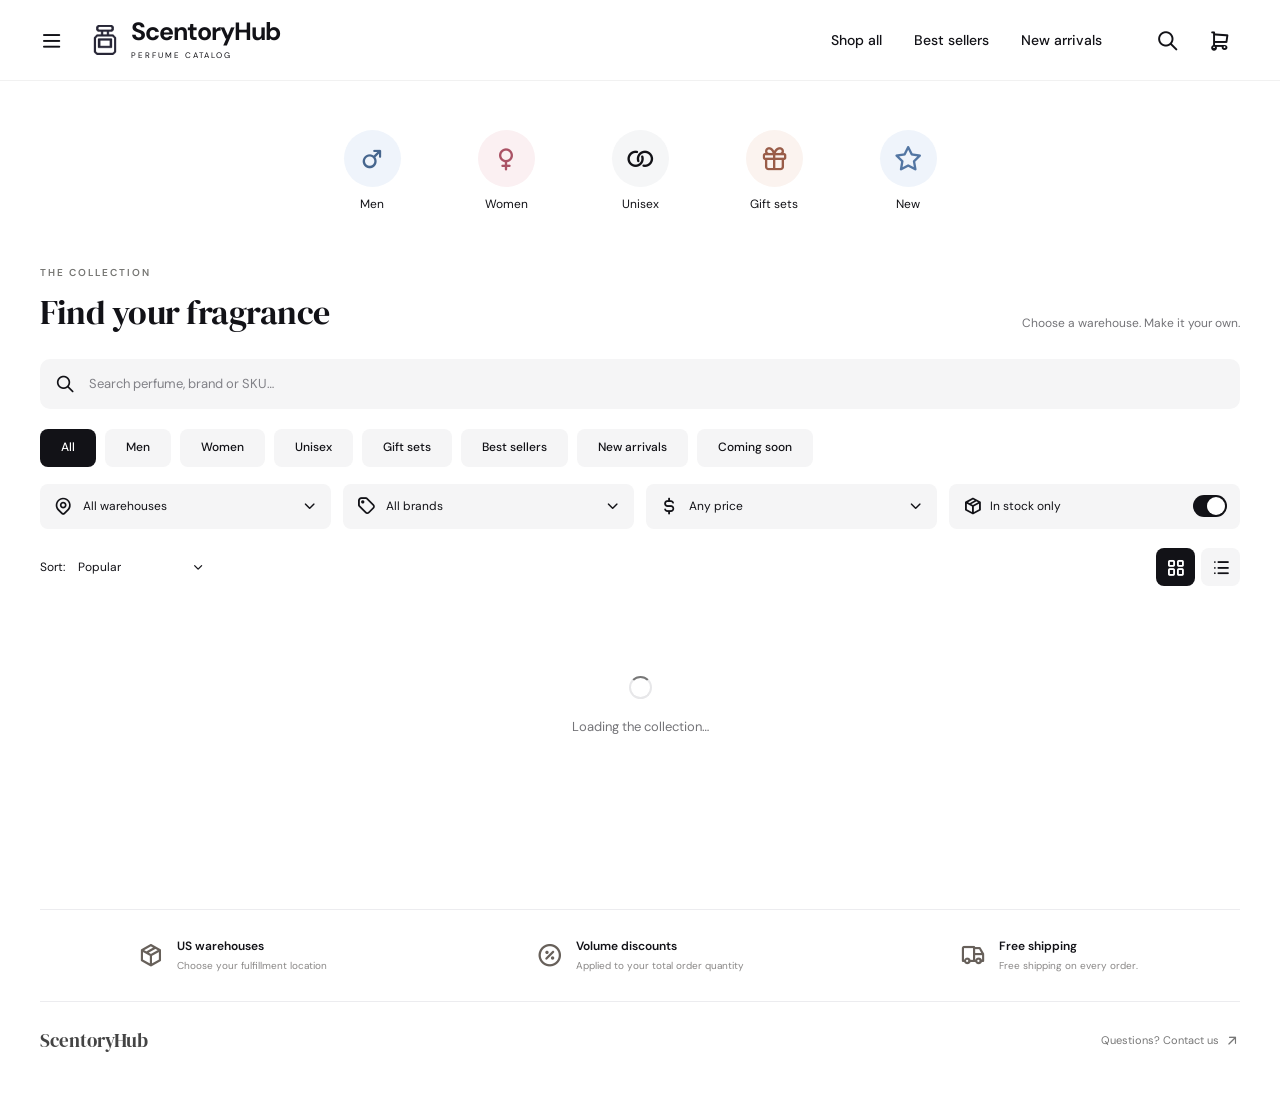
==== index.html @ 95db1ee2 "Show product audience labels in fragrance details" ====
<!doctype html>
<html lang="en">
<head>
  <meta charset="utf-8">
  <meta name="viewport" content="width=device-width, initial-scale=1">
  <meta name="theme-color" content="#ffffff">
  <title>ScentoryHub — Catalog</title>
  <link rel="icon" href="assets/favicon.png">
  <link rel="apple-touch-icon" href="assets/brand-mark.png">
  <link rel="stylesheet" href="assets/tabler-icons.min.css">
  <link rel="stylesheet" href="styles.css?v=20261009-detailgender">
  <script src="storefront-config.js?v=20261009" defer></script>
  <script src="db.js?v=20261009" defer></script>
  <script type="module" src="app.mjs?v=20261009-detailgender"></script>
  <script type="module" src="brand-picker.mjs?v=20261009-orderbar"></script>
  <script type="module" src="select-menu.mjs?v=20261009"></script>
</head>
<body>
  <a class="skip-link" href="#catalog">Skip to products</a>
  <header class="site-header">
    <div class="header-inner">
      <button class="icon-button menu-button" type="button" aria-label="Open menu" data-action="open-menu"><i class="ti ti-menu-2" aria-hidden="true"></i></button>
      <a class="wordmark" href="./" aria-label="ScentoryHub home"><img src="assets/brand-mark.png" width="36" height="42" alt=""><span><strong>ScentoryHub</strong><small>PERFUME CATALOG</small></span></a>
      <nav class="header-links" aria-label="Main navigation"><a href="#catalog" data-category="All">Shop all</a><a href="#catalog" data-category="HotSelling">Best sellers</a><a href="#catalog" data-category="NewArrival">New arrivals</a></nav>
      <div class="header-actions"><button class="icon-button" type="button" aria-label="Search products" data-action="focus-search"><i class="ti ti-search" aria-hidden="true"></i></button><button class="icon-button cart-button" type="button" aria-label="Open your order" data-action="open-cart"><i class="ti ti-shopping-cart" aria-hidden="true"></i><span id="cart-count" class="cart-count" hidden>0</span></button></div>
    </div>
  </header>

  <main class="page-shell">
    <section class="hero" aria-labelledby="hero-title" hidden>
      <img class="hero-image" src="assets/hero.webp" alt="Amber and black fragrance bottles in warm afternoon light" loading="lazy">
      <div class="hero-copy"><span class="eyebrow">YOUR NEXT SIGNATURE SCENT</span><h1 id="hero-title">Designer-style<br>fragrances.</h1><p><span id="hero-count">500+</span> styles to explore<br>US warehouses<br>Build your perfect order</p><a class="primary-button hero-cta" href="#catalog">Shop now <i class="ti ti-arrow-right" aria-hidden="true"></i></a></div>
    </section>

    <nav class="quick-categories" aria-label="Browse collections">
      <button type="button" data-category="Men"><span class="quick-icon men"><i class="ti ti-gender-male" aria-hidden="true"></i></span><span>Men</span></button>
      <button type="button" data-category="Women"><span class="quick-icon women"><i class="ti ti-gender-female" aria-hidden="true"></i></span><span>Women</span></button>
      <button type="button" data-category="Unisex"><span class="quick-icon unisex"><i class="ti ti-circles-relation" aria-hidden="true"></i></span><span>Unisex</span></button>
      <button type="button" data-category="GiftSets"><span class="quick-icon gifts"><i class="ti ti-gift" aria-hidden="true"></i></span><span>Gift sets</span></button>
      <button type="button" data-category="NewArrival"><span class="quick-icon new"><i class="ti ti-star" aria-hidden="true"></i></span><span>New</span></button>
    </nav>

    <section id="catalog" class="catalog-section" aria-label="Product catalog">
      <div class="catalog-heading"><div><span class="eyebrow">THE COLLECTION</span><h2>Find your fragrance</h2></div><p>Choose a warehouse. Make it your own.</p></div>
      <div class="search-box"><i class="ti ti-search" aria-hidden="true"></i><input id="search-input" type="search" placeholder="Search perfume, brand or SKU…" aria-label="Search perfume, brand or SKU" autocomplete="off"><button class="icon-button" type="button" id="clear-search" aria-label="Clear search" hidden data-action="clear-search"><i class="ti ti-x" aria-hidden="true"></i></button></div>
      <nav class="category-tabs" aria-label="Product categories" id="category-tabs"><button type="button" class="active" data-category="All" aria-pressed="true">All</button><button type="button" data-category="Men" aria-pressed="false">Men</button><button type="button" data-category="Women" aria-pressed="false">Women</button><button type="button" data-category="Unisex" aria-pressed="false">Unisex</button><button type="button" data-category="GiftSets" aria-pressed="false">Gift sets</button><button type="button" data-category="HotSelling" aria-pressed="false">Best sellers</button><button type="button" data-category="NewArrival" aria-pressed="false">New arrivals</button><button type="button" data-category="ComingSoon" aria-pressed="false">Coming soon</button></nav>
      <div class="filters">
        <div class="filter-select select-picker" id="warehouse-picker"><i class="ti ti-map-pin" aria-hidden="true"></i><select id="warehouse-filter" hidden aria-hidden="true" tabindex="-1"><option value="all">All warehouses</option></select><button id="warehouse-trigger" class="brand-trigger select-trigger" type="button" aria-label="Warehouse: All warehouses" aria-haspopup="listbox" aria-expanded="false" aria-controls="warehouse-options"><span id="warehouse-current">All warehouses</span><i class="ti ti-chevron-down" aria-hidden="true"></i></button></div>
        <div class="filter-select brand-picker" id="brand-picker"><i class="ti ti-tag" aria-hidden="true"></i><select id="brand-filter" hidden aria-hidden="true" tabindex="-1"><option value="all">All brands</option></select><button id="brand-trigger" class="brand-trigger" type="button" aria-label="Brand: All brands" aria-haspopup="listbox" aria-expanded="false" aria-controls="brand-options"><span id="brand-current">All brands</span><i class="ti ti-chevron-down" aria-hidden="true"></i></button></div>
        <div class="filter-select select-picker" id="price-picker"><i class="ti ti-currency-dollar" aria-hidden="true"></i><select id="price-filter" hidden aria-hidden="true" tabindex="-1"><option value="any">Any price</option><option value="under30">Under $30</option><option value="30to40">$30–$40</option><option value="over40">Over $40</option></select><button id="price-trigger" class="brand-trigger select-trigger" type="button" aria-label="Price: Any price" aria-haspopup="listbox" aria-expanded="false" aria-controls="price-options"><span id="price-current">Any price</span><i class="ti ti-chevron-down" aria-hidden="true"></i></button></div>
        <label class="stock-filter"><i class="ti ti-package" aria-hidden="true"></i><span>In stock only</span><input type="checkbox" role="switch" id="stock-filter" checked><span class="switch-track" aria-hidden="true"></span></label>
      </div>
      <div id="active-filters" class="active-filters" hidden><span id="active-filter-text"></span><button type="button" data-action="reset-filters">Clear filters</button></div>
      <div class="catalog-toolbar"><div class="sort-select select-picker" id="sort-picker"><span>Sort:</span><select id="sort-select" hidden aria-hidden="true" tabindex="-1"><option value="popular">Popular</option><option value="priceAsc">Price: low to high</option><option value="priceDesc">Price: high to low</option><option value="nameAsc">Name: A–Z</option><option value="newest">New arrivals</option></select><button id="sort-trigger" class="brand-trigger select-trigger" type="button" aria-label="Sort: Popular" aria-haspopup="listbox" aria-expanded="false" aria-controls="sort-options"><span id="sort-current">Popular</span><i class="ti ti-chevron-down" aria-hidden="true"></i></button></div><span id="results-count" class="results-count" aria-live="polite"></span><div class="view-toggle" role="group" aria-label="Product view"><button type="button" class="active" data-view="grid" aria-label="Grid view" aria-pressed="true"><i class="ti ti-layout-grid" aria-hidden="true"></i></button><button type="button" data-view="list" aria-label="List view" aria-pressed="false"><i class="ti ti-list" aria-hidden="true"></i></button></div></div>
      <div id="products" class="product-grid" aria-busy="true"><div class="loading-state"><span class="loader" aria-hidden="true"></span><p>Loading the collection…</p></div></div>
      <div class="load-more-container"><button id="load-more" class="secondary-button" type="button" hidden data-action="load-more">Explore more <i class="ti ti-chevron-down" aria-hidden="true"></i></button><p id="showing-count"></p></div>
    </section>
    <section class="service-strip" aria-label="Order information"><div><i class="ti ti-package" aria-hidden="true"></i><span><strong>US warehouses</strong><small>Choose your fulfillment location</small></span></div><div><i class="ti ti-discount" aria-hidden="true"></i><span><strong>Volume discounts</strong><small>Applied to your total order quantity</small></span></div><div><i class="ti ti-truck" aria-hidden="true"></i><span><strong id="service-shipping-title">Shipping</strong><small id="service-shipping-label"></small></span></div></section>
    <footer class="site-footer"><span>ScentoryHub</span><a data-whatsapp href="#" target="_blank" rel="noopener">Questions? Contact us <i class="ti ti-arrow-up-right" aria-hidden="true"></i></a></footer>
  </main>

  <div id="mobile-order-bar" class="mobile-order-bar" hidden><button type="button" data-action="open-cart"><span><strong id="mobile-order-total">$0.00</strong><small id="mobile-order-quantity">0 items · excl. shipping</small></span><span>View order <i class="ti ti-arrow-right" aria-hidden="true"></i></span></button></div>

  <dialog id="product-dialog" class="product-dialog" aria-labelledby="detail-title"><button type="button" class="dialog-close icon-button" aria-label="Close product details" data-action="close-product"><i class="ti ti-x" aria-hidden="true"></i></button><div id="product-detail"></div></dialog>
  <dialog id="cart-dialog" class="cart-dialog" aria-labelledby="cart-title"><div class="drawer-heading"><div><span class="eyebrow">READY WHEN YOU ARE</span><h2 id="cart-title">Your order <span id="drawer-cart-count">(0)</span></h2></div><button type="button" class="icon-button" aria-label="Close your order" data-action="close-cart"><i class="ti ti-x" aria-hidden="true"></i></button></div><div id="cart-body"></div><div id="cart-validation" class="validation-message" role="status" aria-live="polite" hidden></div><div id="cart-actions" class="drawer-actions" hidden><button id="checkout-button" class="primary-button" type="button" data-action="checkout">Proceed to checkout <i class="ti ti-arrow-right" aria-hidden="true"></i></button><button class="text-button clear-cart-button" type="button" data-action="clear-cart">Clear order</button></div></dialog>
  <dialog id="menu-dialog" class="menu-dialog" aria-labelledby="menu-title"><div class="drawer-heading"><h2 id="menu-title">Explore</h2><button type="button" class="icon-button" aria-label="Close menu" data-action="close-menu"><i class="ti ti-x" aria-hidden="true"></i></button></div><nav><button type="button" data-category="All">Shop all <i class="ti ti-arrow-right" aria-hidden="true"></i></button><button type="button" data-category="HotSelling">Best sellers</button><button type="button" data-category="NewArrival">New arrivals</button><button type="button" data-category="ComingSoon">Coming soon</button><button type="button" data-category="GiftSets">Gift sets</button><button type="button" data-action="open-cart">Your order</button><a data-whatsapp href="#" target="_blank" rel="noopener">Contact us <i class="ti ti-arrow-up-right" aria-hidden="true"></i></a></nav><div class="menu-note"><strong>A little more, a better price.</strong><p id="menu-discount-tiers"></p><small id="menu-shipping-label"></small></div></dialog>
  <dialog id="confirm-dialog" class="confirm-dialog" aria-labelledby="confirm-title"><h2 id="confirm-title"></h2><p id="confirm-message"></p><div class="confirm-actions"><button id="confirm-cancel" class="secondary-button" type="button">Keep order</button><button id="confirm-submit" class="primary-button" type="button">Confirm</button></div></dialog>
  <div id="toast" class="toast" role="status" aria-live="polite" aria-atomic="true" hidden></div>
  <div id="brand-panel" class="brand-panel" hidden><div class="brand-panel-heading"><span>Choose a brand</span><span id="brand-count" class="brand-count"></span></div><div class="brand-search"><i class="ti ti-search" aria-hidden="true"></i><input id="brand-search" type="search" placeholder="Search brands…" aria-label="Search brands" role="combobox" aria-autocomplete="list" aria-controls="brand-options" aria-expanded="false" autocomplete="off"><button type="button" id="brand-search-clear" aria-label="Clear brand search" hidden><i class="ti ti-x" aria-hidden="true"></i></button></div><div id="brand-options" class="brand-options" role="listbox" aria-label="Brands"></div><div class="brand-panel-footer"><span id="brand-matches" role="status" aria-live="polite"></span><button id="brand-reset" type="button">All brands</button></div></div>
</body>
</html>
---- styles.css ----
@font-face{font-family:DM Sans;src:url(assets/dm-sans-400.ttf);font-weight:400;font-display:swap}
@font-face{font-family:DM Sans;src:url(assets/dm-sans-500.ttf);font-weight:500;font-display:swap}
@font-face{font-family:DM Sans;src:url(assets/dm-sans-600.ttf);font-weight:600;font-display:swap}
@font-face{font-family:DM Sans;src:url(assets/dm-sans-700.ttf);font-weight:700;font-display:swap}
@font-face{font-family:DM Serif Display;src:url(assets/dm-serif.ttf);font-weight:400;font-display:swap}
:root{--ink:#121217;--muted:#747478;--surface:#f5f5f6;--line:#ececef;--blue:#edf4fa;--green:#edf9f0;--red:#b83646;--radius:12px;--header:80px;font-family:DM Sans,Helvetica,sans-serif;color:var(--ink);background:#fff;font-synthesis:none}
*{box-sizing:border-box}html{scroll-behavior:smooth;scroll-padding-top:100px}body{margin:0;line-height:1.45;-webkit-font-smoothing:antialiased}button,input,select{font:inherit;color:inherit}button,a,select,input[type=checkbox]{-webkit-tap-highlight-color:transparent}button{cursor:pointer}button:disabled{cursor:not-allowed;opacity:.45}button{border:0;background:none}a{color:inherit;text-decoration:none}img{display:block;max-width:100%}button:focus-visible,a:focus-visible,input:focus-visible,select:focus-visible{outline:2px solid #326387;outline-offset:4px}button:focus:not(:focus-visible){outline:0}[hidden]{display:none!important}.sr-only{position:absolute;width:1px;height:1px;padding:0;margin:-1px;overflow:hidden;clip:rect(0,0,0,0);white-space:nowrap;border:0}.skip-link{position:fixed;top:-70px;left:15px;z-index:1000;background:var(--ink);color:white;padding:12px}.skip-link:focus{top:10px}.ti{font-size:23px;line-height:1}.icon-button{display:inline-flex;align-items:center;justify-content:center;width:42px;height:44px;flex:none;border-radius:8px}.icon-button:hover{background:#f3f3f4}
.site-header{position:sticky;top:0;z-index:20;background:#fff;border-bottom:1px solid #f1f1f1}.header-inner{height:var(--header);max-width:1300px;margin:auto;display:flex;align-items:center;gap:18px;padding:0 40px}.wordmark{display:flex;align-items:center;gap:11px}.wordmark img{width:30px;height:39px;object-fit:contain}.wordmark span{display:flex;flex-direction:column}.wordmark strong{font-size:25px;line-height:1.1;letter-spacing:-1px}.wordmark small{font-size:8px;letter-spacing:2px;margin-top:4px}.header-links{margin-left:auto;display:flex;gap:32px;font-size:14px;font-weight:500}.header-links a:hover{color:#70542f}.header-actions{display:flex;align-items:center;gap:10px;margin-left:26px}.cart-button{position:relative}.cart-count{position:absolute;top:1px;right:0;min-width:17px;height:17px;padding:0 4px;background:#e32e35;color:#fff;font-size:10px;font-weight:700;border-radius:20px;display:flex;align-items:center;justify-content:center}.menu-button{margin-left:-10px}
.page-shell{max-width:1300px;margin:auto;padding:24px 40px 0}.hero{height:382px;position:relative;border-radius:16px;overflow:hidden;background:#ecdfca}.hero-image{position:absolute;width:100%;height:100%;object-fit:cover;object-position:center}.hero-copy{position:relative;z-index:1;padding:38px 48px}.eyebrow{font-size:10px;letter-spacing:2px;font-weight:600;color:#757572}.hero .eyebrow{color:#624c31}.hero h1{font-family:DM Serif Display,Georgia,serif;font-size:56px;line-height:1.02;letter-spacing:-1.7px;font-weight:400;margin:14px 0 18px;max-width:460px}.hero p{font-size:14px;line-height:1.65;margin:0 0 23px;color:#343029}.primary-button{border:1px solid var(--ink);background:var(--ink);color:white;min-height:48px;border-radius:9px;display:inline-flex;align-items:center;justify-content:center;gap:12px;font-size:14px;font-weight:600;padding:13px 20px}.primary-button:hover{background:#2b2b32}.primary-button .ti{font-size:20px}.hero-cta{min-height:43px;padding:10px 16px;font-size:13px}.hero-cta .ti{font-size:18px}.secondary-button{border:1px solid #dedee2;border-radius:8px;min-height:43px;padding:10px 18px;display:inline-flex;align-items:center;justify-content:center;gap:8px;font-weight:500;font-size:13px;background:#fff}.secondary-button:hover{background:#f5f5f5}.text-button{font-size:12px;text-decoration:underline;text-underline-offset:3px;padding:10px}.quick-categories{display:flex;justify-content:center;gap:65px;padding:24px 0 30px}.quick-categories button{display:flex;flex-direction:column;align-items:center;gap:9px;font-size:12px;min-width:58px}.quick-icon{height:57px;width:57px;display:flex;align-items:center;justify-content:center;border-radius:50%;background:#f5f6f7}.quick-icon .ti{font-size:28px}.quick-icon.men{background:#eff4fb;color:#46668e}.quick-icon.women{background:#fbf0f2;color:#aa5265}.quick-icon.gifts{background:#fbf3ef;color:#995c48}.quick-icon.new{background:#eff4fb;color:#5376a3}.quick-categories button:hover .quick-icon{box-shadow:0 0 0 2px #dedee2}
.catalog-section{padding-bottom:32px;scroll-margin-top:100px}.catalog-heading{display:flex;justify-content:space-between;align-items:end;margin:15px 0 22px}.catalog-heading h2{font-family:DM Serif Display,Georgia,serif;font-weight:400;font-size:34px;letter-spacing:-.5px;margin:5px 0 0}.catalog-heading p{margin:0 0 4px;color:var(--muted);font-size:12px}.search-box{display:flex;align-items:center;gap:12px;background:var(--surface);border-radius:10px;padding:0 15px;height:50px}.search-box .ti{font-size:20px}.search-box input{border:0;outline:0;background:transparent;min-width:0;width:100%;height:100%;font-size:13px}.search-box input::placeholder{color:#818187}.search-box:focus-within{box-shadow:0 0 0 2px #d4dce3}.search-box input:focus-visible{outline:none}.search-box .icon-button{width:24px;height:30px;padding:0}.category-tabs{display:flex;gap:9px;flex-wrap:wrap;margin:20px 0 17px}.category-tabs button{height:38px;padding:0 21px;border-radius:8px;background:#f5f5f6;font-size:12px;font-weight:500;white-space:nowrap}.category-tabs button.active{background:var(--ink);color:white}.category-tabs button:hover:not(.active){background:#ececee}.filters{display:grid;grid-template-columns:repeat(4,minmax(0,1fr));gap:12px}.filter-select,.stock-filter{display:flex;align-items:center;gap:10px;background:var(--surface);border-radius:8px;height:45px;padding:0 13px;position:relative;font-size:12px}.filter-select .ti,.stock-filter .ti{font-size:20px;flex:none}.filter-select select{border:0;background:transparent;appearance:none;width:100%;min-width:0;height:100%;font-size:12px;padding-right:22px;cursor:pointer;outline:0}.filter-select:focus-within{outline:2px solid #d4dce3}.filter-select>.ti:last-child{position:absolute;right:11px;font-size:17px;pointer-events:none}.stock-filter{cursor:pointer;gap:8px}.stock-filter span:not(.switch-track){white-space:nowrap}.stock-filter input{position:absolute;right:12px;width:34px;height:23px;opacity:0;margin:0;cursor:pointer}.switch-track{width:34px;height:22px;margin-left:auto;border-radius:22px;background:#bcbcc1;pointer-events:none;position:relative;flex:none}.switch-track:after{content:"";width:18px;height:18px;position:absolute;top:2px;left:2px;background:#fff;border-radius:50%;box-shadow:0 1px 3px #0002;transition:transform .15s}.stock-filter input:checked+.switch-track{background:var(--ink)}.stock-filter input:checked+.switch-track:after{transform:translateX(12px)}.stock-filter input:focus-visible+.switch-track{outline:2px solid #326387;outline-offset:3px}.active-filters{display:flex;align-items:center;justify-content:space-between;margin-top:13px;font-size:11px;color:var(--muted)}.active-filters button{text-decoration:underline;text-underline-offset:3px;font-size:11px;white-space:nowrap}.catalog-toolbar{display:flex;align-items:center;gap:20px;min-height:77px}.sort-select{display:flex;gap:5px;align-items:center;font-size:12px}.sort-select select{font-size:12px;border:0;background:transparent;appearance:none;width:150px;padding:10px 5px;cursor:pointer}.sort-select .ti{font-size:14px;margin-left:-20px;pointer-events:none}.results-count{font-size:11px;color:#85858b;margin-left:auto}.view-toggle{display:flex;gap:6px;margin-left:auto}.view-toggle button{border-radius:8px;width:39px;height:38px;display:flex;align-items:center;justify-content:center;background:#f5f5f6}.view-toggle button.active{background:var(--ink);color:white}.view-toggle .ti{font-size:21px}
.product-grid{display:grid;grid-template-columns:repeat(4,minmax(0,1fr));gap:28px 22px}.product-card{min-width:0}.product-photo{display:block;width:100%;position:relative;aspect-ratio:1/1.03;background:#f8f8f9;border-radius:10px;overflow:hidden;padding:0}.product-photo img{width:100%;height:100%;object-fit:contain;transition:transform .25s}.product-photo:hover img{transform:scale(1.025)}.product-image-label{position:absolute;top:10px;left:10px;padding:4px 7px;background:#ffffffed;font-size:9px;letter-spacing:.3px;border-radius:4px;font-weight:600}.product-image-label.soon{background:#f7eee0;color:#896329}.product-info{padding:12px 3px 0}.product-title{display:block;text-align:left;padding:0;max-width:100%;font-size:14px;font-weight:600;line-height:1.35;margin:0 0 4px;display:-webkit-box;-webkit-line-clamp:2;-webkit-box-orient:vertical;overflow:hidden;min-height:38px}.product-size{margin:0;color:#66666d;font-size:12px;min-height:18px}.product-meta{display:flex;align-items:center;justify-content:space-between;gap:5px;margin:12px 0}.sku{display:inline-flex;align-items:center;background:var(--blue);color:#496579;font-size:10px;font-weight:500;border-radius:4px;padding:3px 6px;white-space:nowrap;max-width:100%}.product-price{font-size:16px;font-weight:700;white-space:nowrap;letter-spacing:-.25px}.product-actions{display:flex;align-items:center;gap:8px}.quantity-stepper{display:inline-flex;align-items:center;border-radius:7px;background:#f4f4f5;border:1px solid #ececef;height:34px;flex:1;min-width:0;overflow:hidden}.quantity-stepper button{height:32px;flex:1;min-width:27px;display:flex;align-items:center;justify-content:center;font-size:18px;padding:0}.quantity-stepper output{min-width:25px;text-align:center;font-size:12px;flex:1}.quantity-stepper button:hover{background:#e9e9ec}.add-button{background:var(--ink);color:white;height:34px;padding:0 18px;border-radius:7px;font-size:12px;font-weight:500;flex:none}.add-button:hover{background:#333339}.add-button .ti{font-size:18px}.in-order{margin:6px 0 0;font-size:10px;color:#4f7358;min-height:14px}.soon-note{display:flex;align-items:center;justify-content:center;gap:7px;width:100%;height:34px;background:#f6eddf;color:#805e26;border-radius:7px;font-size:11px}.soon-note .ti{font-size:15px}.product-grid.list-view{display:flex;flex-direction:column;gap:0;max-width:940px;margin:auto}.list-view .product-card{display:flex;align-items:center;gap:23px;padding:20px 0;border-bottom:1px solid var(--line)}.list-view .product-photo{height:142px;width:135px;flex:none;aspect-ratio:auto}.list-view .product-info{padding:0;display:grid;grid-template-columns:minmax(0,1fr) 180px;gap:5px 25px;width:100%;align-items:center}.list-view .product-title{grid-column:1;min-height:0;font-size:17px;margin:0}.list-view .product-size{grid-column:1}.list-view .product-meta{grid-column:1;margin:4px 0;max-width:310px}.list-view .product-actions{grid-column:2;grid-row:1/4;align-self:end}.list-view .in-order{grid-column:2;grid-row:4;text-align:right;margin:2px 0}.list-view .product-image-label{display:none}.load-more-container{text-align:center;margin:32px 0 12px}.load-more-container p{font-size:11px;color:#949498;margin:12px 0}.loading-state,.empty-state{grid-column:1/-1;text-align:center;padding:70px 20px;color:var(--muted);font-size:13px}.empty-state h3{font-size:20px;color:var(--ink);font-weight:500;margin-bottom:9px}.loader{display:inline-block;width:23px;height:23px;border:2px solid #e7e7e9;border-top-color:#777;border-radius:50%;animation:spin .8s linear infinite}@keyframes spin{to{transform:rotate(360deg)}}
.service-strip{display:grid;grid-template-columns:repeat(3,minmax(0,1fr));gap:25px;border-top:1px solid var(--line);border-bottom:1px solid var(--line);padding:28px 0;margin-top:25px}.service-strip>div{display:flex;justify-content:center;align-items:center;gap:13px}.service-strip .ti{font-size:27px;color:#67605a}.service-strip span{display:flex;flex-direction:column;gap:4px}.service-strip strong{font-size:12px;font-weight:600}.service-strip small{font-size:10px;color:#8a8887}.site-footer{padding:25px 0 40px;display:flex;justify-content:space-between;align-items:center;font-size:11px;color:#777}.site-footer>span{font-family:DM Serif Display,Georgia,serif;font-size:19px;color:#444}.site-footer a{display:flex;align-items:center;gap:5px}.site-footer .ti{font-size:16px}
dialog{padding:0;border:0;color:var(--ink);max-height:calc(100dvh - 32px);overscroll-behavior:contain}dialog::backdrop{background:#0009;backdrop-filter:blur(2px)}dialog[open]{animation:dialog-in .18s ease-out}@keyframes dialog-in{from{opacity:0;transform:translateY(8px)}to{opacity:1;transform:translateY(0)}}.dialog-close{position:absolute;top:10px;right:10px;z-index:2;background:#ffffffd9}.product-dialog{width:760px;max-width:calc(100vw - 32px);border-radius:18px}.detail-layout{display:grid;grid-template-columns:1fr 1fr;gap:30px;padding:24px}.detail-photo{background:#f7f7f8;border-radius:10px;overflow:hidden;aspect-ratio:1/1.22}.detail-photo img{width:100%;height:100%;object-fit:contain}.detail-copy{padding:35px 3px 15px}.detail-copy h2{font-size:24px;line-height:1.2;letter-spacing:-.7px;margin:9px 0 6px;font-weight:600}.detail-copy .product-size{font-size:13px;margin-bottom:13px}.detail-copy .sku{font-size:11px;margin-bottom:15px}.detail-price{font-size:28px;font-weight:700;margin:0 0 14px}.stock-status{display:inline-flex;align-items:center;gap:6px;background:var(--green);color:#327647;border-radius:6px;font-size:10px;padding:6px 9px;margin-bottom:18px}.stock-status .ti{font-size:15px}.stock-status.coming-soon{background:#f6eddf;color:#896329}.detail-quantity{display:flex;align-items:center;justify-content:space-between;font-size:13px;font-weight:500;margin:12px 0 16px}.detail-quantity .quantity-stepper{flex:none;width:120px}.detail-add{width:100%;font-size:13px}.detail-note{font-size:10px;color:var(--muted);margin-top:10px}.image-caption{font-size:10px;text-align:center;color:var(--muted);margin:12px 0 0}.detail-thumbnail{margin-top:12px;border:1px solid #1a1a20;border-radius:7px;padding:3px;width:54px;height:54px;object-fit:contain}.cart-dialog,.menu-dialog{position:fixed;inset:0 0 0 auto;margin:0;max-height:100dvh;height:100dvh;width:430px;max-width:100vw;border-radius:18px 0 0 18px;padding:24px;overflow-y:auto}.drawer-heading{display:flex;align-items:center;justify-content:space-between;margin-bottom:16px}.drawer-heading h2{font-size:21px;font-weight:600;letter-spacing:-.6px;margin:4px 0}.drawer-heading .eyebrow{font-size:9px}.drawer-heading h2 span{font-weight:500}.drawer-heading .icon-button{margin-right:-8px}.cart-line{display:flex;align-items:center;gap:12px;padding:16px 0;border-bottom:1px solid #f0f0f2}.cart-line-image{width:55px;height:72px;object-fit:contain;background:#f8f8f9;border-radius:5px;flex:none}.cart-line-info{min-width:0;flex:1}.cart-line-info h3{font-size:12px;font-weight:500;line-height:1.4;margin:0 0 4px}.cart-line-info .sku{font-size:9px;padding:2px 4px}.cart-line-size{font-size:10px;color:#666;display:inline-block;margin-right:4px}.cart-line-price{font-size:13px;font-weight:600;margin-top:6px}.cart-line-controls{display:flex;align-items:center;gap:3px;flex:none}.cart-line-controls .quantity-stepper{width:83px;height:28px}.cart-line-controls .quantity-stepper button{height:26px;min-width:23px;font-size:16px}.cart-line-controls .quantity-stepper output{font-size:10px;min-width:20px}.remove-line{width:23px;height:30px;display:flex;align-items:center;justify-content:center;color:#8a8a8f;padding:0}.remove-line .ti{font-size:17px}.warehouse-section-title{font-size:10px;font-weight:600;color:#6e6e75;letter-spacing:1px;text-transform:uppercase;margin:21px 0 0}.order-summary{margin-top:24px}.order-summary h3{font-size:14px;font-weight:600;margin:0 0 15px}.summary-line{display:flex;justify-content:space-between;align-items:baseline;gap:12px;font-size:12px;margin:11px 0;color:#66666d}.summary-line span:last-child{color:var(--ink);text-align:right;flex:none}.summary-line .discount-value{color:var(--red)!important}.summary-line.total{color:var(--ink);font-size:14px;font-weight:600;border-top:1px solid var(--line);padding-top:15px;margin-top:16px}.summary-line.shipping{font-size:11px}.discount-note{background:#f7f7f8;padding:10px 12px;border-radius:7px;font-size:10px;color:#737379;line-height:1.65;margin:18px 0}.drawer-actions{margin-top:25px}.drawer-actions>.primary-button{width:100%;font-size:13px}.clear-cart-button{display:block;margin:8px auto 0;color:#7a7a80}.validation-message{margin-top:15px;border-radius:8px;background:#f4f5f7;padding:12px;font-size:11px;line-height:1.6;color:#62666c}.validation-message[data-state=error]{background:#fff0f0;color:#9c3b3b}.menu-dialog{inset:0 auto 0 0;border-radius:0 18px 18px 0;width:340px;padding:28px}.menu-dialog nav{display:flex;flex-direction:column;margin-top:25px}.menu-dialog nav>*{display:flex;justify-content:space-between;align-items:center;padding:17px 0;border-bottom:1px solid var(--line);text-align:left;font-size:15px}.menu-dialog nav .ti{font-size:19px}.menu-note{margin-top:40px;background:#f6f3ee;padding:20px;border-radius:12px;font-size:12px;line-height:1.8;color:#655c4e}.menu-note strong{color:var(--ink);font-weight:500}.menu-note small{font-size:10px}.confirm-dialog{width:430px;max-width:calc(100vw - 36px);border-radius:14px;padding:25px}.confirm-dialog h2{font-size:21px;margin:0 0 15px;letter-spacing:-.5px}.confirm-dialog p{white-space:pre-line;font-size:12px;color:#666;line-height:1.6;max-height:45dvh;overflow:auto;margin:0 0 25px}.confirm-actions{display:flex;gap:10px}.confirm-actions button{flex:1;font-size:12px;min-height:44px}.toast{position:fixed;bottom:24px;left:50%;transform:translateX(-50%);background:#17171dec;color:#fff;border-radius:8px;padding:11px 18px;font-size:12px;z-index:99;max-width:calc(100vw - 32px);text-align:center;box-shadow:0 4px 24px #0002;pointer-events:none}.mobile-order-bar{display:none}
@media(min-width:1450px){.page-shell{max-width:1370px}.header-inner{max-width:1370px}.product-grid{grid-template-columns:repeat(5,minmax(0,1fr))}}
body.catalog-list-view .quick-categories{display:none}
.product-title{display:flex;align-items:flex-start}
.product-title>span{display:-webkit-box;-webkit-line-clamp:2;-webkit-box-orient:vertical;overflow:hidden;width:100%}
.product-actions>.add-button{width:100%}
.list-view .product-actions>.add-button{width:34px;padding:0}
@media(max-width:950px){.header-links{gap:18px}.header-inner,.page-shell{padding-left:24px;padding-right:24px}.hero-copy{padding-left:32px}.hero h1{font-size:48px}.product-grid{grid-template-columns:repeat(3,minmax(0,1fr));gap:24px 18px}.filters{grid-template-columns:repeat(2,minmax(0,1fr))}.quick-categories{gap:45px}.service-strip{gap:15px}.service-strip>div{gap:8px}.service-strip small{max-width:140px;line-height:1.6}.list-view .product-info{grid-template-columns:minmax(0,1fr) 160px}}
@media(max-width:650px){:root{--header:68px}html{scroll-padding-top:83px}.header-inner{padding:0 17px;gap:12px}.wordmark{gap:9px}.wordmark img{width:25px;height:33px}.wordmark strong{font-size:21px;letter-spacing:-.8px}.wordmark small{font-size:6px;letter-spacing:1.6px}.header-links{display:none}.header-actions{margin-left:auto;gap:3px}.icon-button{width:34px;height:38px}.header-actions .ti{font-size:23px}.menu-button{margin-left:-8px}.page-shell{padding:12px 16px 0}.hero{height:245px;border-radius:13px;margin:0 -4px}.hero-image{object-position:62% center}.hero-copy{padding:23px 18px}.hero .eyebrow{display:none}.hero h1{font-size:31px;line-height:1.04;letter-spacing:-.8px;margin:0 0 14px;max-width:210px}.hero p{font-size:12px;line-height:1.55;margin:0 0 17px;max-width:175px}.hero-cta{font-size:11px;min-height:36px;padding:8px 12px;border-radius:7px;gap:8px}.hero-cta .ti{font-size:16px}.quick-categories{padding:20px 0 23px;gap:0;justify-content:space-between}.quick-categories button{font-size:11px;min-width:49px;gap:7px}.quick-icon{width:48px;height:48px}.quick-icon .ti{font-size:26px}.catalog-heading{display:none}.catalog-section{scroll-margin-top:83px}.search-box{height:43px;border-radius:8px;padding:0 12px;gap:9px}.search-box input{font-size:11px}.search-box .ti{font-size:19px}.category-tabs{display:grid;grid-template-columns:repeat(4,minmax(0,1fr));gap:7px;margin:16px 0}.category-tabs button{font-size:10px;height:34px;padding:0 2px;border-radius:7px;letter-spacing:-.15px}.filters{gap:9px}.filter-select,.stock-filter{padding:0 10px;height:42px;gap:7px;border-radius:7px}.filter-select select{font-size:11px;padding-right:17px}.filter-select .ti,.stock-filter .ti{font-size:19px}.filter-select>.ti:last-child{right:8px;font-size:15px}.stock-filter{font-size:10px;gap:6px}.stock-filter input{right:9px}.switch-track{width:31px;height:21px}.switch-track:after{width:17px;height:17px}.stock-filter input:checked+.switch-track:after{transform:translateX(10px)}.catalog-toolbar{min-height:66px;gap:5px}.sort-select{font-size:10px;gap:1px}.sort-select select{font-size:10px;width:136px;padding-left:4px}.sort-select .ti{font-size:12px}.results-count{font-size:9px;margin-left:auto;max-width:55px;text-align:right;line-height:1.3}.view-toggle{gap:5px;margin-left:10px}.view-toggle button{width:35px;height:34px;border-radius:7px}.view-toggle .ti{font-size:19px}.product-grid{grid-template-columns:repeat(2,minmax(0,1fr));gap:22px 15px}.product-photo{border-radius:9px;aspect-ratio:1/1.08}.product-image-label{font-size:8px;top:7px;left:7px;padding:3px 5px}.product-info{padding:9px 2px 0}.product-title{font-size:12px;min-height:33px;line-height:1.35;margin:0 0 3px;font-weight:500}.product-size{font-size:11px;min-height:16px}.product-meta{margin:9px 0 10px}.sku{font-size:9px;padding:2px 5px}.product-price{font-size:14px}.product-actions{gap:7px}.quantity-stepper{height:31px;border-radius:6px}.quantity-stepper button{height:29px;font-size:16px;min-width:22px}.quantity-stepper output{font-size:11px;min-width:19px}.add-button{height:31px;padding:0 14px;font-size:11px;border-radius:6px}.in-order{font-size:9px;min-height:12px}.soon-note{font-size:9px;height:31px}.list-view .product-card{padding:16px 0;gap:15px}.list-view .product-photo{width:80px;height:112px;background:#fafafa}.list-view .product-info{grid-template-columns:minmax(0,1fr);gap:3px;width:calc(100% - 95px)}.list-view .product-title{grid-column:1;font-size:13px;min-height:0;line-height:1.3}.list-view .product-size{grid-column:1;font-size:11px}.list-view .product-meta{grid-column:1;grid-row:3;margin:3px 0;max-width:none;justify-content:flex-start}.list-view .product-meta .product-price{margin-left:auto;font-size:14px}.list-view .product-actions{grid-column:1;grid-row:4;justify-content:flex-end;width:100%;gap:8px;margin-top:3px}.list-view .quantity-stepper{flex:none;width:104px;height:29px}.list-view .add-button{height:29px;padding:0;width:32px}.list-view .add-button .ti{font-size:17px}.list-view .in-order{grid-column:1;grid-row:5;font-size:9px;margin:0;min-height:0}.service-strip{grid-template-columns:1fr;gap:20px;padding:25px 0;margin-top:8px}.service-strip>div{justify-content:flex-start;padding-left:17px;gap:13px}.service-strip small{max-width:none;font-size:10px}.site-footer{padding:25px 0 34px;gap:15px}.site-footer>span{font-size:16px}.site-footer a{font-size:9px}.load-more-container{margin-top:27px}.product-dialog{width:355px;max-width:calc(100vw - 28px);border-radius:17px;max-height:calc(100dvh - 24px)}.detail-layout{display:block;padding:16px}.detail-photo{aspect-ratio:1/1.01;border-radius:8px}.detail-copy{padding:18px 0 0}.detail-copy h2{font-size:22px;letter-spacing:-.6px;margin-top:0}.detail-copy .product-size{margin-bottom:9px;font-size:12px}.detail-copy .sku{margin-bottom:11px;font-size:10px}.detail-price{font-size:25px;margin-bottom:12px}.stock-status{margin-bottom:8px;font-size:10px}.detail-quantity{margin:14px 0;font-size:12px}.detail-add{min-height:46px;font-size:13px}.detail-note{font-size:9px}.detail-thumbnail{width:47px;height:47px;margin-top:10px}.image-caption{display:none}.dialog-close{width:32px;height:32px;top:7px;right:7px}.dialog-close .ti{font-size:23px}.cart-dialog{width:100vw;max-width:100vw;border-radius:16px 16px 0 0;inset:auto 0 0 0;height:auto;max-height:94dvh;padding:20px 18px 24px}.drawer-heading{margin-bottom:8px}.drawer-heading h2{font-size:20px}.drawer-heading .eyebrow{display:none}.cart-line{gap:11px;padding:14px 0}.cart-line-image{width:50px;height:66px}.cart-line-info h3{font-size:11px}.cart-line-controls .quantity-stepper{width:76px}.cart-line-controls .quantity-stepper button{min-width:21px}.cart-line-controls{gap:1px}.remove-line{width:21px}.order-summary{margin-top:22px}.summary-line{font-size:11px}.summary-line.total{font-size:13px}.summary-line.shipping{font-size:10px}.drawer-actions{margin-top:21px}.menu-dialog{width:290px;padding:24px}.mobile-order-bar{display:block;position:fixed;bottom:0;left:0;right:0;background:#ffffffee;backdrop-filter:blur(10px);border-top:1px solid var(--line);padding:10px 16px calc(10px + env(safe-area-inset-bottom));z-index:15}.mobile-order-bar button{width:100%;display:flex;align-items:center;justify-content:space-between;background:var(--ink);color:white;border-radius:9px;padding:11px 15px}.mobile-order-bar button>span:first-child{display:flex;flex-direction:column;align-items:flex-start}.mobile-order-bar strong{font-size:16px;font-weight:600;line-height:1.25}.mobile-order-bar small{font-size:9px;color:#c6c6ca}.mobile-order-bar button>span:last-child{display:flex;align-items:center;gap:8px;font-size:12px;font-weight:500}.mobile-order-bar .ti{font-size:18px}body.has-order{padding-bottom:85px}.toast{bottom:100px;font-size:11px}.active-filters{font-size:9px;gap:10px}.active-filters button{font-size:9px}}
@media(max-width:360px){.header-inner{gap:7px;padding:0 13px}.wordmark strong{font-size:19px}.wordmark img{width:23px}.header-actions{gap:0}.header-actions .icon-button{width:31px}.page-shell{padding-left:13px;padding-right:13px}.product-grid{gap:20px 12px}.category-tabs button{font-size:9px}.stock-filter{font-size:9px}.stock-filter .ti{font-size:16px}.product-price{font-size:13px}.add-button{padding:0 11px}.sku{font-size:8px}}
@media(prefers-reduced-motion:reduce){html{scroll-behavior:auto}*,*:before,*:after{animation:none!important;transition:none!important}}
.brand-trigger{display:flex;align-items:center;justify-content:space-between;gap:10px;width:100%;height:100%;min-width:0;text-align:left;padding:0;font-size:12px;border-radius:4px}
.brand-trigger>span{min-width:0;overflow:hidden;text-overflow:ellipsis;white-space:nowrap}
.brand-trigger>.ti{font-size:17px;flex:none;transition:transform .16s}
.brand-trigger[aria-expanded=true]>.ti{transform:rotate(180deg)}
.brand-trigger.has-selection>span{font-weight:600}
.brand-trigger:focus-visible{outline:0}
.brand-panel{position:fixed;z-index:40;display:flex;flex-direction:column;width:320px;max-height:420px;background:#fff;border:1px solid #e5e5e9;border-radius:14px;box-shadow:0 16px 44px #1616231c,0 3px 10px #16162308;overflow:hidden}
.brand-panel[data-direction=up]{transform:translateY(-100%)}
.brand-panel-heading{display:flex;align-items:center;justify-content:space-between;gap:12px;padding:15px 16px 12px;font-size:14px;font-weight:600;flex:none}
.brand-count{font-size:11px;font-weight:500;background:#f1f1f3;color:#75757c;border-radius:5px;min-width:25px;text-align:center;padding:3px 6px}
.brand-search{display:flex;align-items:center;gap:9px;margin:0 12px 9px;padding:0 11px;height:42px;flex:none;border:1px solid #e9e9ed;border-radius:8px;background:#f7f7f8}
.brand-search:focus-within{border-color:#b8cbd9;box-shadow:0 0 0 2px #edf4fa}
.brand-search>.ti{font-size:18px;color:#77777e;flex:none}
.brand-search input{width:100%;min-width:0;height:100%;padding:0;border:0;outline:0;background:transparent;font-size:13px}
.brand-search input:focus-visible{outline:0}
.brand-search input::placeholder{color:#89898f}
.brand-search input::-webkit-search-cancel-button{display:none}
.brand-search>button{display:flex;align-items:center;justify-content:center;flex:none;width:28px;height:30px;padding:0;border-radius:5px;color:#77777e}
.brand-search>button:hover{background:#e9e9ed}
.brand-search>button .ti{font-size:16px}
.brand-options{position:relative;flex:1;min-height:0;overflow-y:auto;overscroll-behavior:contain;scrollbar-width:thin;scrollbar-color:#d2d2d8 transparent;padding:3px 8px 8px}
.brand-options::-webkit-scrollbar{width:6px}
.brand-options::-webkit-scrollbar-thumb{background:#d2d2d8;border-radius:6px;border:1px solid white}
.brand-option{display:flex;align-items:center;justify-content:space-between;gap:14px;width:100%;min-height:43px;padding:10px 12px;border-radius:7px;text-align:left;font-size:13px;line-height:1.5}
.brand-option>span{flex:1;min-width:0;white-space:normal;overflow-wrap:anywhere}
.brand-option>.ti{flex:none;font-size:18px;color:#496579}
.brand-option.is-active{background:#f3f3f5}
.brand-option[aria-selected=true]{background:#edf4fa;color:#39566c;font-weight:600}
.brand-option[aria-selected=true].is-active{box-shadow:inset 0 0 0 1px #d6e4ef}
.brand-option-all{margin-bottom:6px}
.brand-empty{padding:24px 12px;text-align:center;color:#77777e;font-size:12px;line-height:1.7}
.brand-panel-footer{display:flex;align-items:center;justify-content:space-between;gap:10px;padding:7px 12px 7px 16px;border-top:1px solid #ededf0;flex:none;font-size:11px;color:#85858c}
.brand-panel-footer>button{font-size:11px;color:#56565e;font-weight:500;padding:6px 4px;text-decoration:underline;text-underline-offset:3px;border-radius:4px}
.brand-panel-footer>button:hover{color:var(--ink)}
.brand-panel.is-compact .brand-panel-heading{display:none}
.brand-panel.is-compact .brand-search{margin-top:9px}
@media(max-width:650px){.brand-trigger{font-size:11px}.brand-trigger>.ti{font-size:15px}.brand-search input{font-size:16px}.brand-option{min-height:44px}}
.select-menu{padding:0 0 5px}
.select-menu .brand-panel-heading{padding-bottom:9px}
.select-menu .brand-options:focus-visible{outline:0}
.select-menu .brand-options:focus-visible .brand-option.is-active{box-shadow:inset 0 0 0 1px #bccfdf}
.select-menu .brand-option{min-height:44px}
.select-menu .brand-option>.ti{margin:0}
.sort-select.select-picker{position:relative;gap:4px}
.sort-select .select-trigger{width:145px;height:40px;padding:8px 9px;font-size:12px}
.sort-select .select-trigger:hover{background:#f5f5f6}
.sort-select .select-trigger:focus-visible{outline:2px solid #d4dce3;outline-offset:0}
.sort-select .select-trigger>.ti{font-size:14px;margin:0}
@media(max-width:650px){.sort-select .select-trigger{width:136px;height:36px;padding:7px 5px;font-size:10px}.sort-select .select-trigger>.ti{font-size:12px}}
.quantity-stepper.has-order-feedback{background:#eaf7ef;border-color:#bcdcc8}
@media(min-width:651px){
  .mobile-order-bar{display:block;position:fixed;inset:auto 0 0;background:#ffffffed;backdrop-filter:blur(10px);border-top:1px solid var(--line);padding:14px 40px calc(14px + env(safe-area-inset-bottom));z-index:15}
  .mobile-order-bar>button{display:flex;align-items:center;justify-content:space-between;gap:24px;width:100%;max-width:1220px;min-height:64px;margin:0 auto;padding:10px 20px;background:var(--ink);color:#fff;border-radius:10px;text-align:left}
  .mobile-order-bar>button:hover{background:#2b2b32}
  .mobile-order-bar>button>span:first-child{display:flex;flex-direction:column;gap:2px;min-width:0}
  .mobile-order-bar strong{font-size:22px;font-weight:600;line-height:1.2;letter-spacing:-.3px}
  .mobile-order-bar small{font-size:11px;line-height:1.4;color:#c6c6ca}
  .mobile-order-bar>button>span:last-child{display:flex;align-items:center;gap:14px;font-size:14px;font-weight:600;white-space:nowrap;flex:none}
  .mobile-order-bar .ti{font-size:22px}
  body.has-order{padding-bottom:calc(110px + env(safe-area-inset-bottom))}
  body.has-order>.toast{bottom:calc(110px + env(safe-area-inset-bottom))}
}
@media(min-width:651px) and (max-width:950px){.mobile-order-bar{padding-left:24px;padding-right:24px}}
@media(min-width:1450px){.mobile-order-bar>button{max-width:1290px}}
.brand-picker .brand-options:focus-visible{outline:0}
.brand-picker .brand-options:focus-visible .brand-option.is-active{box-shadow:inset 0 0 0 1px #bccfdf}
.detail-layout{row-gap:0;grid-template-rows:auto 1fr}
.detail-body{display:contents}
.detail-body:focus-visible{outline:2px solid #d4dce3;outline-offset:-2px}
.detail-media{grid-row:1/3;min-width:0}
.detail-copy{padding-bottom:0;min-width:0}
.detail-copy .product-size{display:flex;align-items:center;gap:9px;flex-wrap:wrap}
.detail-gender{display:inline-flex;align-items:center;gap:4px;padding:3px 6px;border-radius:5px;background:#f1f1f3;color:#45454d;font-size:11px;font-weight:500;line-height:1.2;white-space:nowrap}
.detail-gender .ti{font-size:13px}
.detail-order-actions{grid-column:2;align-self:start;padding:0 3px 15px;min-width:0}
.detail-quantity{display:grid;grid-template-columns:minmax(0,1fr) minmax(144px,1.2fr);gap:12px}
.detail-quantity .quantity-stepper{width:100%;height:52px}
.detail-quantity .quantity-stepper button{height:50px;min-width:48px;font-size:26px}
.detail-quantity .quantity-stepper button:focus-visible{outline-offset:-4px}
.detail-quantity .quantity-stepper output{min-width:42px;font-size:18px;font-weight:600}
.detail-continue{width:100%;font-size:13px}
@media(max-width:650px),(max-height:500px){
  .product-dialog{height:fit-content;max-height:calc(100dvh - 24px);overflow:hidden}
  #product-detail{height:auto;min-height:0}
  .detail-layout{display:flex;flex-direction:column;height:auto;max-height:calc(100dvh - 24px);min-height:0;gap:0;padding:0}
  .detail-body{display:block;flex:0 1 auto;min-height:0;overflow-y:auto;overscroll-behavior:contain;-webkit-overflow-scrolling:touch;padding:16px 16px 12px}
  .detail-media{min-width:0}
  .detail-photo{height:min(323px,36dvh);aspect-ratio:auto}
  .detail-copy{padding:18px 0 0}
  .detail-copy .stock-status{margin-bottom:0}
  .detail-order-actions{grid-column:auto;align-self:stretch;flex:none;padding:12px 16px calc(12px + env(safe-area-inset-bottom));border-top:1px solid var(--line);background:#fff;box-shadow:0 -4px 16px #00000005}
  .detail-order-actions .detail-quantity{margin:0 0 10px}
  .detail-order-actions .detail-note{margin:8px 0 0;font-size:9px;line-height:1.4}
  .detail-order-actions .in-order{margin:6px 0 0;min-height:0}
}
@media(min-width:651px) and (max-height:500px){
  .detail-body{display:grid;grid-template-columns:minmax(0,1fr) minmax(0,1fr);gap:20px;align-items:start}
  .detail-media{grid-row:auto}
  .detail-copy{padding:12px 0 0}
  .detail-photo{height:min(260px,44dvh)}
}
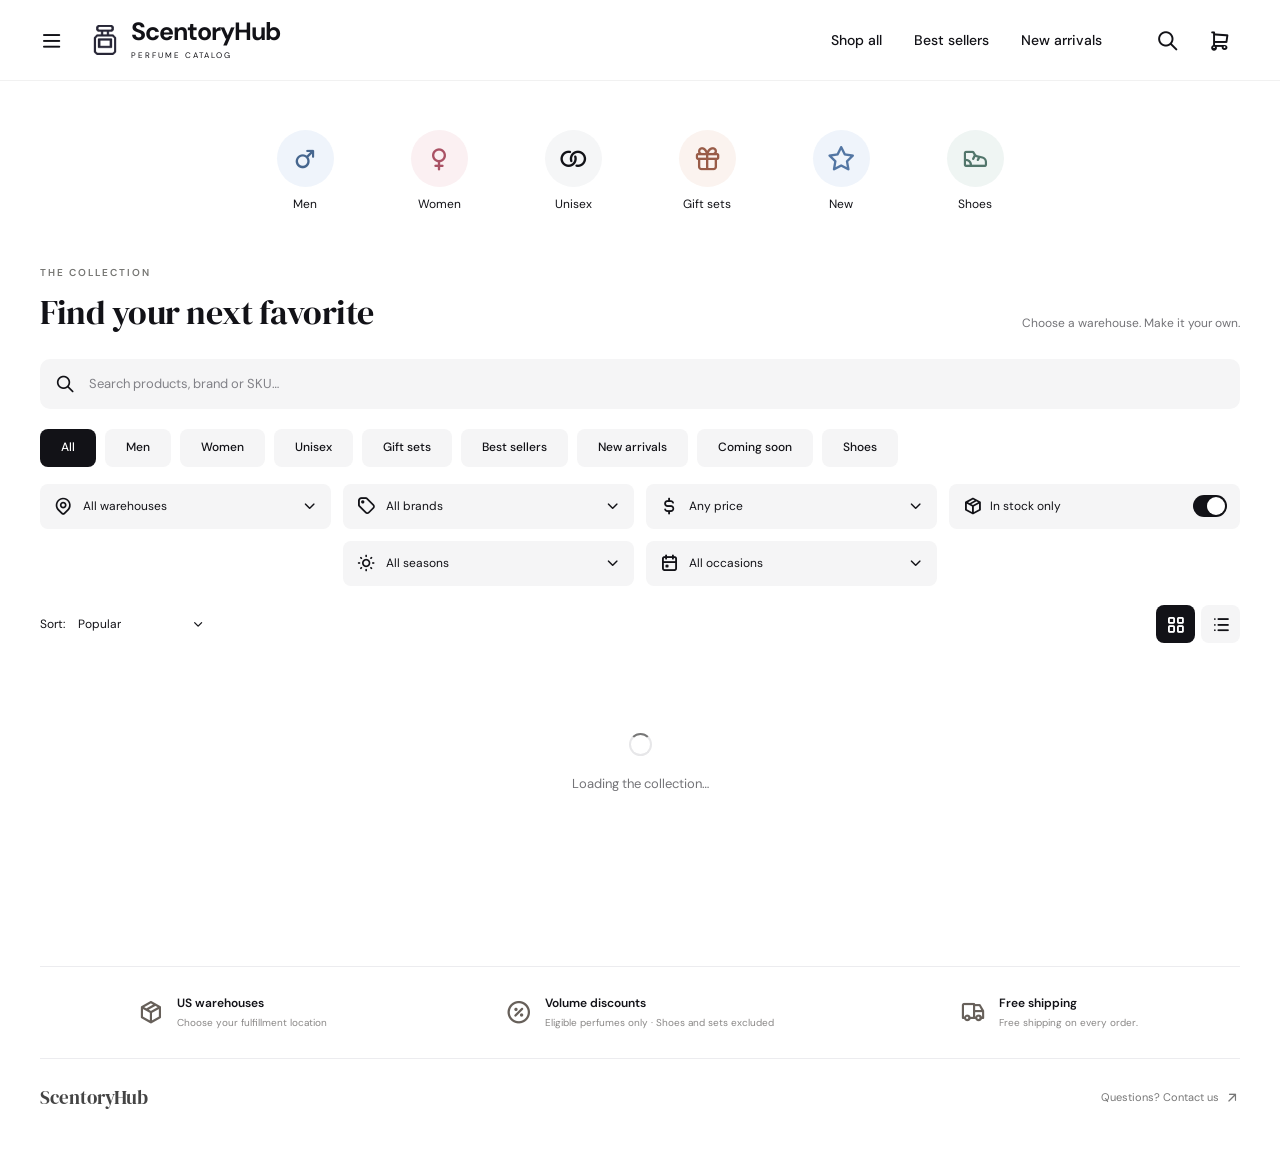
==== commit d4087b23: "Add fragrance filters and size-specific shoes with full-price shoe and set orders" ====
--- a/index.html
+++ b/index.html
@@ -8,12 +8,13 @@
   <link rel="icon" href="assets/favicon.png">
   <link rel="apple-touch-icon" href="assets/brand-mark.png">
   <link rel="stylesheet" href="assets/tabler-icons.min.css">
-  <link rel="stylesheet" href="styles.css?v=20261009-detailgender">
+  <link rel="stylesheet" href="styles.css?v=20261106-shoe-sizes">
   <script src="storefront-config.js?v=20261009" defer></script>
-  <script src="db.js?v=20261009" defer></script>
-  <script type="module" src="app.mjs?v=20261009-detailgender"></script>
+  <script src="inquiry-sync.js?v=20261009-manual-sku-sync" defer></script>
+  <script src="db.js?v=20261106-shoe-sizes" defer></script>
+  <script type="module" src="app.mjs?v=20261106-shoe-sizes"></script>
   <script type="module" src="brand-picker.mjs?v=20261009-orderbar"></script>
-  <script type="module" src="select-menu.mjs?v=20261009"></script>
+  <script type="module" src="select-menu.mjs?v=20261106-shoe-sizes"></script>
 </head>
 <body>
   <a class="skip-link" href="#catalog">Skip to products</a>
@@ -38,32 +39,34 @@
       <button type="button" data-category="Unisex"><span class="quick-icon unisex"><i class="ti ti-circles-relation" aria-hidden="true"></i></span><span>Unisex</span></button>
       <button type="button" data-category="GiftSets"><span class="quick-icon gifts"><i class="ti ti-gift" aria-hidden="true"></i></span><span>Gift sets</span></button>
       <button type="button" data-category="NewArrival"><span class="quick-icon new"><i class="ti ti-star" aria-hidden="true"></i></span><span>New</span></button>
+      <button type="button" data-category="Shoes"><span class="quick-icon shoes"><i class="ti ti-shoe" aria-hidden="true"></i></span><span>Shoes</span></button>
     </nav>
 
     <section id="catalog" class="catalog-section" aria-label="Product catalog">
-      <div class="catalog-heading"><div><span class="eyebrow">THE COLLECTION</span><h2>Find your fragrance</h2></div><p>Choose a warehouse. Make it your own.</p></div>
-      <div class="search-box"><i class="ti ti-search" aria-hidden="true"></i><input id="search-input" type="search" placeholder="Search perfume, brand or SKU…" aria-label="Search perfume, brand or SKU" autocomplete="off"><button class="icon-button" type="button" id="clear-search" aria-label="Clear search" hidden data-action="clear-search"><i class="ti ti-x" aria-hidden="true"></i></button></div>
-      <nav class="category-tabs" aria-label="Product categories" id="category-tabs"><button type="button" class="active" data-category="All" aria-pressed="true">All</button><button type="button" data-category="Men" aria-pressed="false">Men</button><button type="button" data-category="Women" aria-pressed="false">Women</button><button type="button" data-category="Unisex" aria-pressed="false">Unisex</button><button type="button" data-category="GiftSets" aria-pressed="false">Gift sets</button><button type="button" data-category="HotSelling" aria-pressed="false">Best sellers</button><button type="button" data-category="NewArrival" aria-pressed="false">New arrivals</button><button type="button" data-category="ComingSoon" aria-pressed="false">Coming soon</button></nav>
+      <div class="catalog-heading"><div><span class="eyebrow">THE COLLECTION</span><h2 id="collection-title">Find your next favorite</h2></div><p>Choose a warehouse. Make it your own.</p></div>
+      <div class="search-box"><i class="ti ti-search" aria-hidden="true"></i><input id="search-input" type="search" placeholder="Search products, brand or SKU…" aria-label="Search products, brand or SKU" autocomplete="off"><button class="icon-button" type="button" id="clear-search" aria-label="Clear search" hidden data-action="clear-search"><i class="ti ti-x" aria-hidden="true"></i></button></div>
+      <nav class="category-tabs" aria-label="Product categories" id="category-tabs"><button type="button" class="active" data-category="All" aria-pressed="true">All</button><button type="button" data-category="Men" aria-pressed="false">Men</button><button type="button" data-category="Women" aria-pressed="false">Women</button><button type="button" data-category="Unisex" aria-pressed="false">Unisex</button><button type="button" data-category="GiftSets" aria-pressed="false">Gift sets</button><button type="button" data-category="HotSelling" aria-pressed="false">Best sellers</button><button type="button" data-category="NewArrival" aria-pressed="false">New arrivals</button><button type="button" data-category="ComingSoon" aria-pressed="false">Coming soon</button><button type="button" data-category="Shoes" aria-pressed="false">Shoes</button></nav>
       <div class="filters">
         <div class="filter-select select-picker" id="warehouse-picker"><i class="ti ti-map-pin" aria-hidden="true"></i><select id="warehouse-filter" hidden aria-hidden="true" tabindex="-1"><option value="all">All warehouses</option></select><button id="warehouse-trigger" class="brand-trigger select-trigger" type="button" aria-label="Warehouse: All warehouses" aria-haspopup="listbox" aria-expanded="false" aria-controls="warehouse-options"><span id="warehouse-current">All warehouses</span><i class="ti ti-chevron-down" aria-hidden="true"></i></button></div>
         <div class="filter-select brand-picker" id="brand-picker"><i class="ti ti-tag" aria-hidden="true"></i><select id="brand-filter" hidden aria-hidden="true" tabindex="-1"><option value="all">All brands</option></select><button id="brand-trigger" class="brand-trigger" type="button" aria-label="Brand: All brands" aria-haspopup="listbox" aria-expanded="false" aria-controls="brand-options"><span id="brand-current">All brands</span><i class="ti ti-chevron-down" aria-hidden="true"></i></button></div>
         <div class="filter-select select-picker" id="price-picker"><i class="ti ti-currency-dollar" aria-hidden="true"></i><select id="price-filter" hidden aria-hidden="true" tabindex="-1"><option value="any">Any price</option><option value="under30">Under $30</option><option value="30to40">$30–$40</option><option value="over40">Over $40</option></select><button id="price-trigger" class="brand-trigger select-trigger" type="button" aria-label="Price: Any price" aria-haspopup="listbox" aria-expanded="false" aria-controls="price-options"><span id="price-current">Any price</span><i class="ti ti-chevron-down" aria-hidden="true"></i></button></div>
         <label class="stock-filter"><i class="ti ti-package" aria-hidden="true"></i><span>In stock only</span><input type="checkbox" role="switch" id="stock-filter" checked><span class="switch-track" aria-hidden="true"></span></label>
       </div>
+      <div id="fragrance-filters" class="fragrance-filters"><div class="filter-select select-picker" id="season-picker"><i class="ti ti-sun" aria-hidden="true"></i><select id="season-filter" hidden aria-hidden="true" tabindex="-1"><option value="all">All seasons</option></select><button id="season-trigger" class="brand-trigger select-trigger" type="button" aria-label="All seasons" aria-haspopup="listbox" aria-expanded="false" aria-controls="season-options"><span id="season-current">All seasons</span><i class="ti ti-chevron-down" aria-hidden="true"></i></button></div><div class="filter-select select-picker" id="occasion-picker"><i class="ti ti-calendar-event" aria-hidden="true"></i><select id="occasion-filter" hidden aria-hidden="true" tabindex="-1"><option value="all">All occasions</option></select><button id="occasion-trigger" class="brand-trigger select-trigger" type="button" aria-label="All occasions" aria-haspopup="listbox" aria-expanded="false" aria-controls="occasion-options"><span id="occasion-current">All occasions</span><i class="ti ti-chevron-down" aria-hidden="true"></i></button></div></div>
       <div id="active-filters" class="active-filters" hidden><span id="active-filter-text"></span><button type="button" data-action="reset-filters">Clear filters</button></div>
       <div class="catalog-toolbar"><div class="sort-select select-picker" id="sort-picker"><span>Sort:</span><select id="sort-select" hidden aria-hidden="true" tabindex="-1"><option value="popular">Popular</option><option value="priceAsc">Price: low to high</option><option value="priceDesc">Price: high to low</option><option value="nameAsc">Name: A–Z</option><option value="newest">New arrivals</option></select><button id="sort-trigger" class="brand-trigger select-trigger" type="button" aria-label="Sort: Popular" aria-haspopup="listbox" aria-expanded="false" aria-controls="sort-options"><span id="sort-current">Popular</span><i class="ti ti-chevron-down" aria-hidden="true"></i></button></div><span id="results-count" class="results-count" aria-live="polite"></span><div class="view-toggle" role="group" aria-label="Product view"><button type="button" class="active" data-view="grid" aria-label="Grid view" aria-pressed="true"><i class="ti ti-layout-grid" aria-hidden="true"></i></button><button type="button" data-view="list" aria-label="List view" aria-pressed="false"><i class="ti ti-list" aria-hidden="true"></i></button></div></div>
       <div id="products" class="product-grid" aria-busy="true"><div class="loading-state"><span class="loader" aria-hidden="true"></span><p>Loading the collection…</p></div></div>
       <div class="load-more-container"><button id="load-more" class="secondary-button" type="button" hidden data-action="load-more">Explore more <i class="ti ti-chevron-down" aria-hidden="true"></i></button><p id="showing-count"></p></div>
     </section>
-    <section class="service-strip" aria-label="Order information"><div><i class="ti ti-package" aria-hidden="true"></i><span><strong>US warehouses</strong><small>Choose your fulfillment location</small></span></div><div><i class="ti ti-discount" aria-hidden="true"></i><span><strong>Volume discounts</strong><small>Applied to your total order quantity</small></span></div><div><i class="ti ti-truck" aria-hidden="true"></i><span><strong id="service-shipping-title">Shipping</strong><small id="service-shipping-label"></small></span></div></section>
+    <section class="service-strip" aria-label="Order information"><div><i class="ti ti-package" aria-hidden="true"></i><span><strong>US warehouses</strong><small>Choose your fulfillment location</small></span></div><div><i class="ti ti-discount" aria-hidden="true"></i><span><strong>Volume discounts</strong><small>Eligible perfumes only · Shoes and sets excluded</small></span></div><div><i class="ti ti-truck" aria-hidden="true"></i><span><strong id="service-shipping-title">Shipping</strong><small id="service-shipping-label"></small></span></div></section>
     <footer class="site-footer"><span>ScentoryHub</span><a data-whatsapp href="#" target="_blank" rel="noopener">Questions? Contact us <i class="ti ti-arrow-up-right" aria-hidden="true"></i></a></footer>
   </main>
 
-  <div id="mobile-order-bar" class="mobile-order-bar" hidden><button type="button" data-action="open-cart"><span><strong id="mobile-order-total">$0.00</strong><small id="mobile-order-quantity">0 items · excl. shipping</small></span><span>View order <i class="ti ti-arrow-right" aria-hidden="true"></i></span></button></div>
+  <div id="mobile-order-bar" class="mobile-order-bar" hidden><button type="button" data-action="open-cart"><span><strong id="mobile-order-total">$0.00</strong><small id="mobile-order-quantity">0 items · excl. shipping</small><small id="mobile-order-savings" hidden></small></span><span>View order <i class="ti ti-arrow-right" aria-hidden="true"></i></span></button></div>
 
   <dialog id="product-dialog" class="product-dialog" aria-labelledby="detail-title"><button type="button" class="dialog-close icon-button" aria-label="Close product details" data-action="close-product"><i class="ti ti-x" aria-hidden="true"></i></button><div id="product-detail"></div></dialog>
   <dialog id="cart-dialog" class="cart-dialog" aria-labelledby="cart-title"><div class="drawer-heading"><div><span class="eyebrow">READY WHEN YOU ARE</span><h2 id="cart-title">Your order <span id="drawer-cart-count">(0)</span></h2></div><button type="button" class="icon-button" aria-label="Close your order" data-action="close-cart"><i class="ti ti-x" aria-hidden="true"></i></button></div><div id="cart-body"></div><div id="cart-validation" class="validation-message" role="status" aria-live="polite" hidden></div><div id="cart-actions" class="drawer-actions" hidden><button id="checkout-button" class="primary-button" type="button" data-action="checkout">Proceed to checkout <i class="ti ti-arrow-right" aria-hidden="true"></i></button><button class="text-button clear-cart-button" type="button" data-action="clear-cart">Clear order</button></div></dialog>
-  <dialog id="menu-dialog" class="menu-dialog" aria-labelledby="menu-title"><div class="drawer-heading"><h2 id="menu-title">Explore</h2><button type="button" class="icon-button" aria-label="Close menu" data-action="close-menu"><i class="ti ti-x" aria-hidden="true"></i></button></div><nav><button type="button" data-category="All">Shop all <i class="ti ti-arrow-right" aria-hidden="true"></i></button><button type="button" data-category="HotSelling">Best sellers</button><button type="button" data-category="NewArrival">New arrivals</button><button type="button" data-category="ComingSoon">Coming soon</button><button type="button" data-category="GiftSets">Gift sets</button><button type="button" data-action="open-cart">Your order</button><a data-whatsapp href="#" target="_blank" rel="noopener">Contact us <i class="ti ti-arrow-up-right" aria-hidden="true"></i></a></nav><div class="menu-note"><strong>A little more, a better price.</strong><p id="menu-discount-tiers"></p><small id="menu-shipping-label"></small></div></dialog>
+  <dialog id="menu-dialog" class="menu-dialog" aria-labelledby="menu-title"><div class="drawer-heading"><h2 id="menu-title">Explore</h2><button type="button" class="icon-button" aria-label="Close menu" data-action="close-menu"><i class="ti ti-x" aria-hidden="true"></i></button></div><nav><button type="button" data-category="All">Shop all <i class="ti ti-arrow-right" aria-hidden="true"></i></button><button type="button" data-category="HotSelling">Best sellers</button><button type="button" data-category="NewArrival">New arrivals</button><button type="button" data-category="ComingSoon">Coming soon</button><button type="button" data-category="GiftSets">Gift sets</button><button type="button" data-category="Shoes">Shoes</button><button type="button" data-action="open-cart">Your order</button><a data-whatsapp href="#" target="_blank" rel="noopener">Contact us <i class="ti ti-arrow-up-right" aria-hidden="true"></i></a></nav><div class="menu-note"><strong>A little more, a better price.</strong><p id="menu-discount-tiers"></p><small id="menu-shipping-label"></small></div></dialog>
   <dialog id="confirm-dialog" class="confirm-dialog" aria-labelledby="confirm-title"><h2 id="confirm-title"></h2><p id="confirm-message"></p><div class="confirm-actions"><button id="confirm-cancel" class="secondary-button" type="button">Keep order</button><button id="confirm-submit" class="primary-button" type="button">Confirm</button></div></dialog>
   <div id="toast" class="toast" role="status" aria-live="polite" aria-atomic="true" hidden></div>
   <div id="brand-panel" class="brand-panel" hidden><div class="brand-panel-heading"><span>Choose a brand</span><span id="brand-count" class="brand-count"></span></div><div class="brand-search"><i class="ti ti-search" aria-hidden="true"></i><input id="brand-search" type="search" placeholder="Search brands…" aria-label="Search brands" role="combobox" aria-autocomplete="list" aria-controls="brand-options" aria-expanded="false" autocomplete="off"><button type="button" id="brand-search-clear" aria-label="Clear brand search" hidden><i class="ti ti-x" aria-hidden="true"></i></button></div><div id="brand-options" class="brand-options" role="listbox" aria-label="Brands"></div><div class="brand-panel-footer"><span id="brand-matches" role="status" aria-live="polite"></span><button id="brand-reset" type="button">All brands</button></div></div>
--- a/styles.css
+++ b/styles.css
@@ -122,3 +122,53 @@
   .detail-copy{padding:12px 0 0}
   .detail-photo{height:min(260px,44dvh)}
 }
+
+.shoe-sizes{margin:20px 0 8px;padding-top:16px;border-top:1px solid var(--line)}
+.shoe-size-heading{display:flex;justify-content:space-between;gap:10px;align-items:center;margin-bottom:10px}.shoe-size-heading h3{margin:0;font-size:12px}.shoe-size-heading>span{font-size:10px;color:var(--muted)}
+.shoe-size-options{display:grid;grid-template-columns:repeat(3,minmax(0,1fr));gap:8px}
+.shoe-size-button{border:1px solid #dedee3;border-radius:8px;padding:10px 5px;font-size:14px;min-height:54px;background:#fff}.shoe-size-button small{display:block;font-size:9px;margin-top:4px;color:#777780}
+.shoe-size-button[aria-pressed=true]{border-color:var(--ink);background:var(--ink);color:white}.shoe-size-button[aria-pressed=true] small{color:#ddd}.shoe-size-button:disabled{background:#f4f4f5;color:#b0b0b5;text-decoration:line-through;cursor:not-allowed}
+.size-pending{font-size:12px;line-height:1.6;color:var(--muted)}
+/* Product families and fragrance discovery, using the existing picker system. */
+.quick-icon.shoes{background:#eff5f3;color:#52766b}
+.fragrance-filters{display:grid;grid-template-columns:repeat(2,minmax(0,1fr));gap:12px;width:calc(50% - 6px);margin:12px 0 0 calc(25% + 3px)}
+.product-scent{font-size:11px;line-height:1.55;color:#777780;margin:5px 0 7px;display:-webkit-box;-webkit-box-orient:vertical;-webkit-line-clamp:2;overflow:hidden;min-height:34px}
+.fragrance-details{border-top:1px solid var(--line);margin-top:18px;padding-top:16px;display:grid;gap:15px}
+.fragrance-details h3{font-size:10px;letter-spacing:1px;text-transform:uppercase;color:#777780;margin:0 0 7px;font-weight:600}
+.fragrance-details p{font-size:12px;line-height:1.7;color:#51515b;margin:0}
+.fragrance-chips{display:flex;flex-wrap:wrap;gap:6px}
+.fragrance-chip{display:inline-flex;padding:5px 9px;border-radius:5px;background:#f4f4f6;color:#5a5a63;font-size:10px;line-height:1.4}
+.list-view .product-scent{grid-column:1;grid-row:2;min-height:0;margin:0;max-width:540px}
+.list-view .product-size{grid-row:3}.list-view .product-meta{grid-row:4}.list-view .product-actions{grid-row:1/5}.list-view .in-order{grid-row:5}
+@media(max-width:950px){.fragrance-filters{width:100%;margin-left:0}}
+@media(max-width:650px){.fragrance-filters{gap:9px;margin-top:9px}.product-scent{font-size:10px;min-height:31px}.fragrance-details{margin-top:12px;padding-top:12px;gap:12px}.fragrance-details p{font-size:11px}.list-view .product-actions{grid-column:1;grid-row:5}.list-view .in-order{grid-column:1;grid-row:6}}
+
+/* Quantity entry stays within the existing stepper; photos remain untouched. */
+.quantity-stepper .quantity-input{flex:1 1 38px;width:38px;min-width:32px;height:100%;padding:0 3px;border:0;border-radius:0;background:transparent;text-align:center;font-size:16px;font-weight:500;font-variant-numeric:tabular-nums;line-height:normal;appearance:none}
+.quantity-stepper .quantity-input:focus{background:#fff;outline:2px solid #326387;outline-offset:-2px}
+.quantity-stepper .quantity-input:disabled{opacity:.55}
+.detail-quantity .quantity-input{min-width:42px;font-size:18px;font-weight:600}
+.cart-line{display:grid;grid-template-columns:55px minmax(0,1fr);column-gap:12px;row-gap:10px;align-items:start}
+.cart-line-image{grid-column:1;grid-row:1/3}
+.cart-line-info{grid-column:2}
+.cart-line-info h3{font-size:12px}
+.cart-line-controls{grid-column:2;display:flex;align-items:center;justify-content:space-between;gap:12px;width:100%}
+.cart-line-controls .quantity-stepper{flex:none;width:156px;max-width:calc(100% - 56px);height:46px;border-radius:8px}
+.cart-line-controls .quantity-stepper button{flex:none;width:44px;min-width:44px;height:44px;font-size:22px}
+.cart-line-controls .quantity-input{min-width:32px;font-size:16px}
+.remove-line{width:44px;height:44px;flex:none;border:1px solid var(--line);border-radius:8px;background:#f8f8f9}
+.remove-line:hover{background:#fff0f0;color:var(--red)}
+.remove-line .ti{font-size:20px}
+.warehouse-section-title{display:flex;align-items:baseline;justify-content:space-between;flex-wrap:wrap;gap:4px 12px;padding-bottom:6px;text-transform:none}
+.warehouse-section-name{font-size:11px;letter-spacing:.8px;text-transform:uppercase}
+.warehouse-section-summary{font-size:11px;font-weight:500;letter-spacing:0;color:#66666d}
+.mobile-order-bar>button>span:first-child{min-width:0;gap:1px}
+.mobile-order-bar>button>span:last-child{flex:none;white-space:nowrap}
+#mobile-order-savings{font-size:10px;color:#c8e9d2;font-weight:500;line-height:1.4}
+body.has-order{padding-bottom:calc(112px + env(safe-area-inset-bottom))}
+body.has-order>.toast{bottom:calc(112px + env(safe-area-inset-bottom))}
+@media(min-width:651px){
+  #mobile-order-savings{font-size:11px}
+  body.has-order{padding-bottom:calc(130px + env(safe-area-inset-bottom))}
+  body.has-order>.toast{bottom:calc(130px + env(safe-area-inset-bottom))}
+}
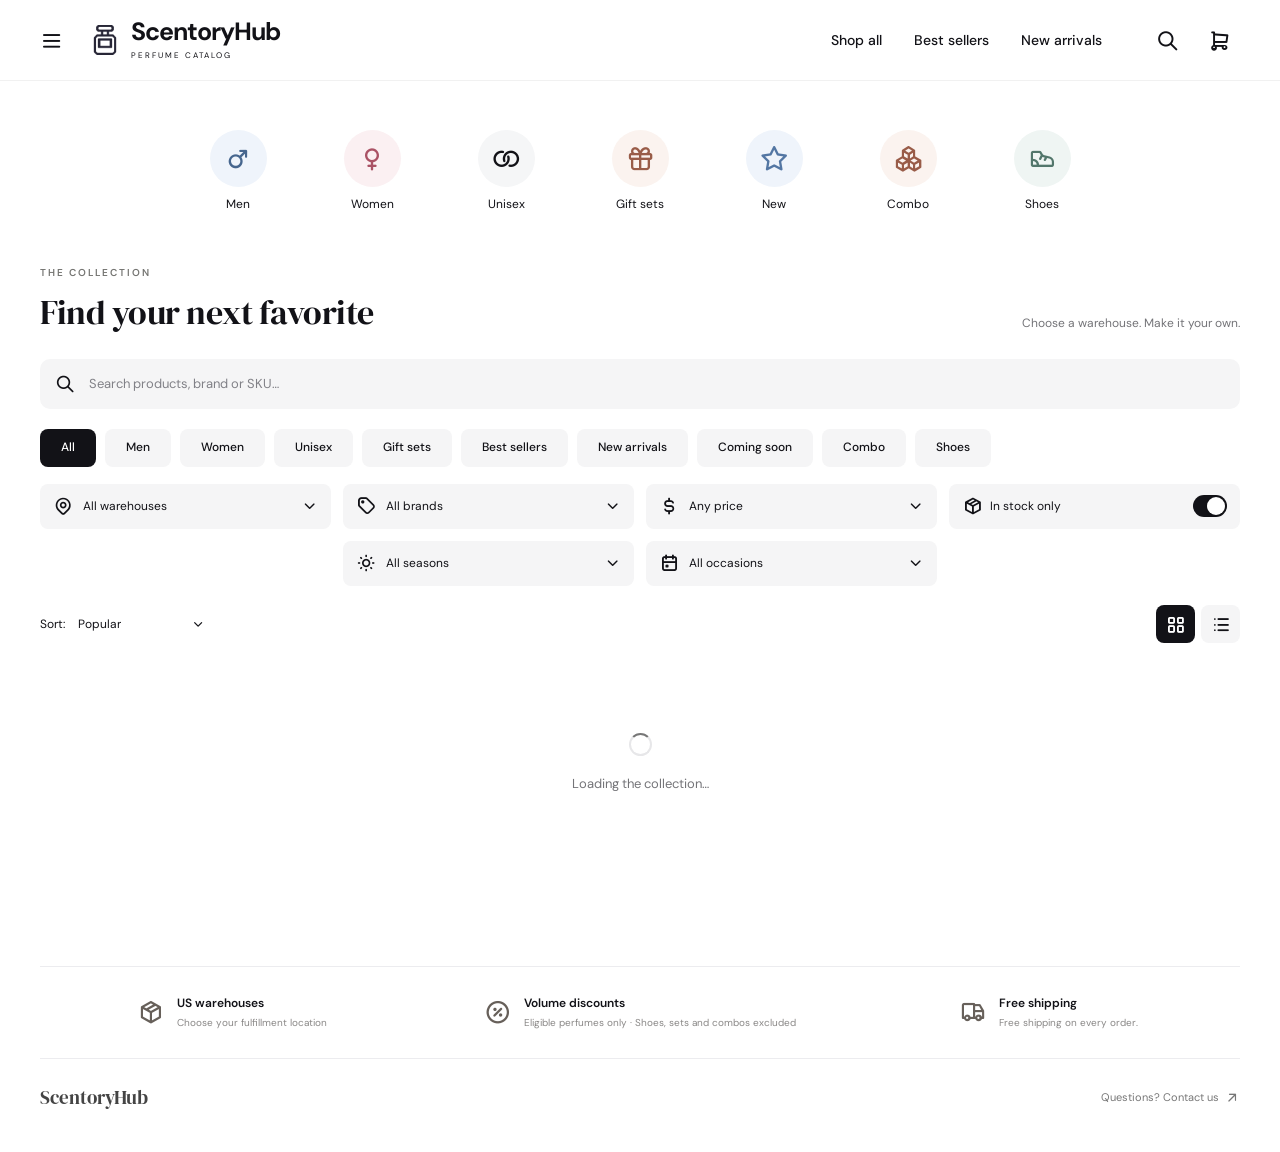
==== commit beb43cb1: "Add combo storefront with own prices and shared component stock limits" ====
--- a/index.html
+++ b/index.html
@@ -8,13 +8,13 @@
   <link rel="icon" href="assets/favicon.png">
   <link rel="apple-touch-icon" href="assets/brand-mark.png">
   <link rel="stylesheet" href="assets/tabler-icons.min.css">
-  <link rel="stylesheet" href="styles.css?v=20261106-shoe-sizes">
+  <link rel="stylesheet" href="styles.css?v=20261106-combos">
   <script src="storefront-config.js?v=20261009" defer></script>
   <script src="inquiry-sync.js?v=20261009-manual-sku-sync" defer></script>
-  <script src="db.js?v=20261106-shoe-sizes" defer></script>
-  <script type="module" src="app.mjs?v=20261106-shoe-sizes"></script>
+  <script src="db.js?v=20261106-combos" defer></script>
+  <script type="module" src="app.mjs?v=20261106-combos"></script>
   <script type="module" src="brand-picker.mjs?v=20261009-orderbar"></script>
-  <script type="module" src="select-menu.mjs?v=20261106-shoe-sizes"></script>
+  <script type="module" src="select-menu.mjs?v=20261106-combos"></script>
 </head>
 <body>
   <a class="skip-link" href="#catalog">Skip to products</a>
@@ -39,13 +39,14 @@
       <button type="button" data-category="Unisex"><span class="quick-icon unisex"><i class="ti ti-circles-relation" aria-hidden="true"></i></span><span>Unisex</span></button>
       <button type="button" data-category="GiftSets"><span class="quick-icon gifts"><i class="ti ti-gift" aria-hidden="true"></i></span><span>Gift sets</span></button>
       <button type="button" data-category="NewArrival"><span class="quick-icon new"><i class="ti ti-star" aria-hidden="true"></i></span><span>New</span></button>
+      <button type="button" data-category="Combo"><span class="quick-icon gifts"><i class="ti ti-packages" aria-hidden="true"></i></span><span>Combo</span></button>
       <button type="button" data-category="Shoes"><span class="quick-icon shoes"><i class="ti ti-shoe" aria-hidden="true"></i></span><span>Shoes</span></button>
     </nav>
 
     <section id="catalog" class="catalog-section" aria-label="Product catalog">
       <div class="catalog-heading"><div><span class="eyebrow">THE COLLECTION</span><h2 id="collection-title">Find your next favorite</h2></div><p>Choose a warehouse. Make it your own.</p></div>
       <div class="search-box"><i class="ti ti-search" aria-hidden="true"></i><input id="search-input" type="search" placeholder="Search products, brand or SKU…" aria-label="Search products, brand or SKU" autocomplete="off"><button class="icon-button" type="button" id="clear-search" aria-label="Clear search" hidden data-action="clear-search"><i class="ti ti-x" aria-hidden="true"></i></button></div>
-      <nav class="category-tabs" aria-label="Product categories" id="category-tabs"><button type="button" class="active" data-category="All" aria-pressed="true">All</button><button type="button" data-category="Men" aria-pressed="false">Men</button><button type="button" data-category="Women" aria-pressed="false">Women</button><button type="button" data-category="Unisex" aria-pressed="false">Unisex</button><button type="button" data-category="GiftSets" aria-pressed="false">Gift sets</button><button type="button" data-category="HotSelling" aria-pressed="false">Best sellers</button><button type="button" data-category="NewArrival" aria-pressed="false">New arrivals</button><button type="button" data-category="ComingSoon" aria-pressed="false">Coming soon</button><button type="button" data-category="Shoes" aria-pressed="false">Shoes</button></nav>
+      <nav class="category-tabs" aria-label="Product categories" id="category-tabs"><button type="button" class="active" data-category="All" aria-pressed="true">All</button><button type="button" data-category="Men" aria-pressed="false">Men</button><button type="button" data-category="Women" aria-pressed="false">Women</button><button type="button" data-category="Unisex" aria-pressed="false">Unisex</button><button type="button" data-category="GiftSets" aria-pressed="false">Gift sets</button><button type="button" data-category="HotSelling" aria-pressed="false">Best sellers</button><button type="button" data-category="NewArrival" aria-pressed="false">New arrivals</button><button type="button" data-category="ComingSoon" aria-pressed="false">Coming soon</button><button type="button" data-category="Combo" aria-pressed="false">Combo</button><button type="button" data-category="Shoes" aria-pressed="false">Shoes</button></nav>
       <div class="filters">
         <div class="filter-select select-picker" id="warehouse-picker"><i class="ti ti-map-pin" aria-hidden="true"></i><select id="warehouse-filter" hidden aria-hidden="true" tabindex="-1"><option value="all">All warehouses</option></select><button id="warehouse-trigger" class="brand-trigger select-trigger" type="button" aria-label="Warehouse: All warehouses" aria-haspopup="listbox" aria-expanded="false" aria-controls="warehouse-options"><span id="warehouse-current">All warehouses</span><i class="ti ti-chevron-down" aria-hidden="true"></i></button></div>
         <div class="filter-select brand-picker" id="brand-picker"><i class="ti ti-tag" aria-hidden="true"></i><select id="brand-filter" hidden aria-hidden="true" tabindex="-1"><option value="all">All brands</option></select><button id="brand-trigger" class="brand-trigger" type="button" aria-label="Brand: All brands" aria-haspopup="listbox" aria-expanded="false" aria-controls="brand-options"><span id="brand-current">All brands</span><i class="ti ti-chevron-down" aria-hidden="true"></i></button></div>
@@ -58,7 +59,7 @@
       <div id="products" class="product-grid" aria-busy="true"><div class="loading-state"><span class="loader" aria-hidden="true"></span><p>Loading the collection…</p></div></div>
       <div class="load-more-container"><button id="load-more" class="secondary-button" type="button" hidden data-action="load-more">Explore more <i class="ti ti-chevron-down" aria-hidden="true"></i></button><p id="showing-count"></p></div>
     </section>
-    <section class="service-strip" aria-label="Order information"><div><i class="ti ti-package" aria-hidden="true"></i><span><strong>US warehouses</strong><small>Choose your fulfillment location</small></span></div><div><i class="ti ti-discount" aria-hidden="true"></i><span><strong>Volume discounts</strong><small>Eligible perfumes only · Shoes and sets excluded</small></span></div><div><i class="ti ti-truck" aria-hidden="true"></i><span><strong id="service-shipping-title">Shipping</strong><small id="service-shipping-label"></small></span></div></section>
+    <section class="service-strip" aria-label="Order information"><div><i class="ti ti-package" aria-hidden="true"></i><span><strong>US warehouses</strong><small>Choose your fulfillment location</small></span></div><div><i class="ti ti-discount" aria-hidden="true"></i><span><strong>Volume discounts</strong><small>Eligible perfumes only · Shoes, sets and combos excluded</small></span></div><div><i class="ti ti-truck" aria-hidden="true"></i><span><strong id="service-shipping-title">Shipping</strong><small id="service-shipping-label"></small></span></div></section>
     <footer class="site-footer"><span>ScentoryHub</span><a data-whatsapp href="#" target="_blank" rel="noopener">Questions? Contact us <i class="ti ti-arrow-up-right" aria-hidden="true"></i></a></footer>
   </main>
 
@@ -66,7 +67,7 @@
 
   <dialog id="product-dialog" class="product-dialog" aria-labelledby="detail-title"><button type="button" class="dialog-close icon-button" aria-label="Close product details" data-action="close-product"><i class="ti ti-x" aria-hidden="true"></i></button><div id="product-detail"></div></dialog>
   <dialog id="cart-dialog" class="cart-dialog" aria-labelledby="cart-title"><div class="drawer-heading"><div><span class="eyebrow">READY WHEN YOU ARE</span><h2 id="cart-title">Your order <span id="drawer-cart-count">(0)</span></h2></div><button type="button" class="icon-button" aria-label="Close your order" data-action="close-cart"><i class="ti ti-x" aria-hidden="true"></i></button></div><div id="cart-body"></div><div id="cart-validation" class="validation-message" role="status" aria-live="polite" hidden></div><div id="cart-actions" class="drawer-actions" hidden><button id="checkout-button" class="primary-button" type="button" data-action="checkout">Proceed to checkout <i class="ti ti-arrow-right" aria-hidden="true"></i></button><button class="text-button clear-cart-button" type="button" data-action="clear-cart">Clear order</button></div></dialog>
-  <dialog id="menu-dialog" class="menu-dialog" aria-labelledby="menu-title"><div class="drawer-heading"><h2 id="menu-title">Explore</h2><button type="button" class="icon-button" aria-label="Close menu" data-action="close-menu"><i class="ti ti-x" aria-hidden="true"></i></button></div><nav><button type="button" data-category="All">Shop all <i class="ti ti-arrow-right" aria-hidden="true"></i></button><button type="button" data-category="HotSelling">Best sellers</button><button type="button" data-category="NewArrival">New arrivals</button><button type="button" data-category="ComingSoon">Coming soon</button><button type="button" data-category="GiftSets">Gift sets</button><button type="button" data-category="Shoes">Shoes</button><button type="button" data-action="open-cart">Your order</button><a data-whatsapp href="#" target="_blank" rel="noopener">Contact us <i class="ti ti-arrow-up-right" aria-hidden="true"></i></a></nav><div class="menu-note"><strong>A little more, a better price.</strong><p id="menu-discount-tiers"></p><small id="menu-shipping-label"></small></div></dialog>
+  <dialog id="menu-dialog" class="menu-dialog" aria-labelledby="menu-title"><div class="drawer-heading"><h2 id="menu-title">Explore</h2><button type="button" class="icon-button" aria-label="Close menu" data-action="close-menu"><i class="ti ti-x" aria-hidden="true"></i></button></div><nav><button type="button" data-category="All">Shop all <i class="ti ti-arrow-right" aria-hidden="true"></i></button><button type="button" data-category="HotSelling">Best sellers</button><button type="button" data-category="NewArrival">New arrivals</button><button type="button" data-category="ComingSoon">Coming soon</button><button type="button" data-category="GiftSets">Gift sets</button><button type="button" data-category="Combo">Combo</button><button type="button" data-category="Shoes">Shoes</button><button type="button" data-action="open-cart">Your order</button><a data-whatsapp href="#" target="_blank" rel="noopener">Contact us <i class="ti ti-arrow-up-right" aria-hidden="true"></i></a></nav><div class="menu-note"><strong>A little more, a better price.</strong><p id="menu-discount-tiers"></p><small id="menu-shipping-label"></small></div></dialog>
   <dialog id="confirm-dialog" class="confirm-dialog" aria-labelledby="confirm-title"><h2 id="confirm-title"></h2><p id="confirm-message"></p><div class="confirm-actions"><button id="confirm-cancel" class="secondary-button" type="button">Keep order</button><button id="confirm-submit" class="primary-button" type="button">Confirm</button></div></dialog>
   <div id="toast" class="toast" role="status" aria-live="polite" aria-atomic="true" hidden></div>
   <div id="brand-panel" class="brand-panel" hidden><div class="brand-panel-heading"><span>Choose a brand</span><span id="brand-count" class="brand-count"></span></div><div class="brand-search"><i class="ti ti-search" aria-hidden="true"></i><input id="brand-search" type="search" placeholder="Search brands…" aria-label="Search brands" role="combobox" aria-autocomplete="list" aria-controls="brand-options" aria-expanded="false" autocomplete="off"><button type="button" id="brand-search-clear" aria-label="Clear brand search" hidden><i class="ti ti-x" aria-hidden="true"></i></button></div><div id="brand-options" class="brand-options" role="listbox" aria-label="Brands"></div><div class="brand-panel-footer"><span id="brand-matches" role="status" aria-live="polite"></span><button id="brand-reset" type="button">All brands</button></div></div>
--- a/styles.css
+++ b/styles.css
@@ -123,6 +123,9 @@
   .detail-photo{height:min(260px,44dvh)}
 }
 
+/* Combo photos stay mounted while quantity changes. */
+.combo-mosaic{display:grid;grid-template-columns:repeat(2,minmax(0,1fr));gap:3px;width:100%;height:100%;background:#f7f7f8;padding:6px;box-sizing:border-box}.combo-mosaic img{position:static!important;width:100%;height:100%;min-height:0;object-fit:contain;border-radius:4px}.combo-mosaic img:first-child:nth-last-child(3){grid-row:span 2}.combo-contents{margin-top:20px;border-top:1px solid var(--line,#eee);padding-top:16px}.combo-contents h3{font-size:13px;margin:0 0 12px}.combo-component{display:flex;align-items:center;gap:10px;padding:8px 0;font-size:12px}.combo-component img{width:45px;height:45px;object-fit:contain;border-radius:6px}.combo-component div{flex:1;min-width:0}.combo-component strong{display:block;font-size:12px;font-weight:500}.combo-component small{display:block;margin-top:3px;font-size:10px;color:#72737b}.combo-component>span{white-space:nowrap}
+
 .shoe-sizes{margin:20px 0 8px;padding-top:16px;border-top:1px solid var(--line)}
 .shoe-size-heading{display:flex;justify-content:space-between;gap:10px;align-items:center;margin-bottom:10px}.shoe-size-heading h3{margin:0;font-size:12px}.shoe-size-heading>span{font-size:10px;color:var(--muted)}
 .shoe-size-options{display:grid;grid-template-columns:repeat(3,minmax(0,1fr));gap:8px}
